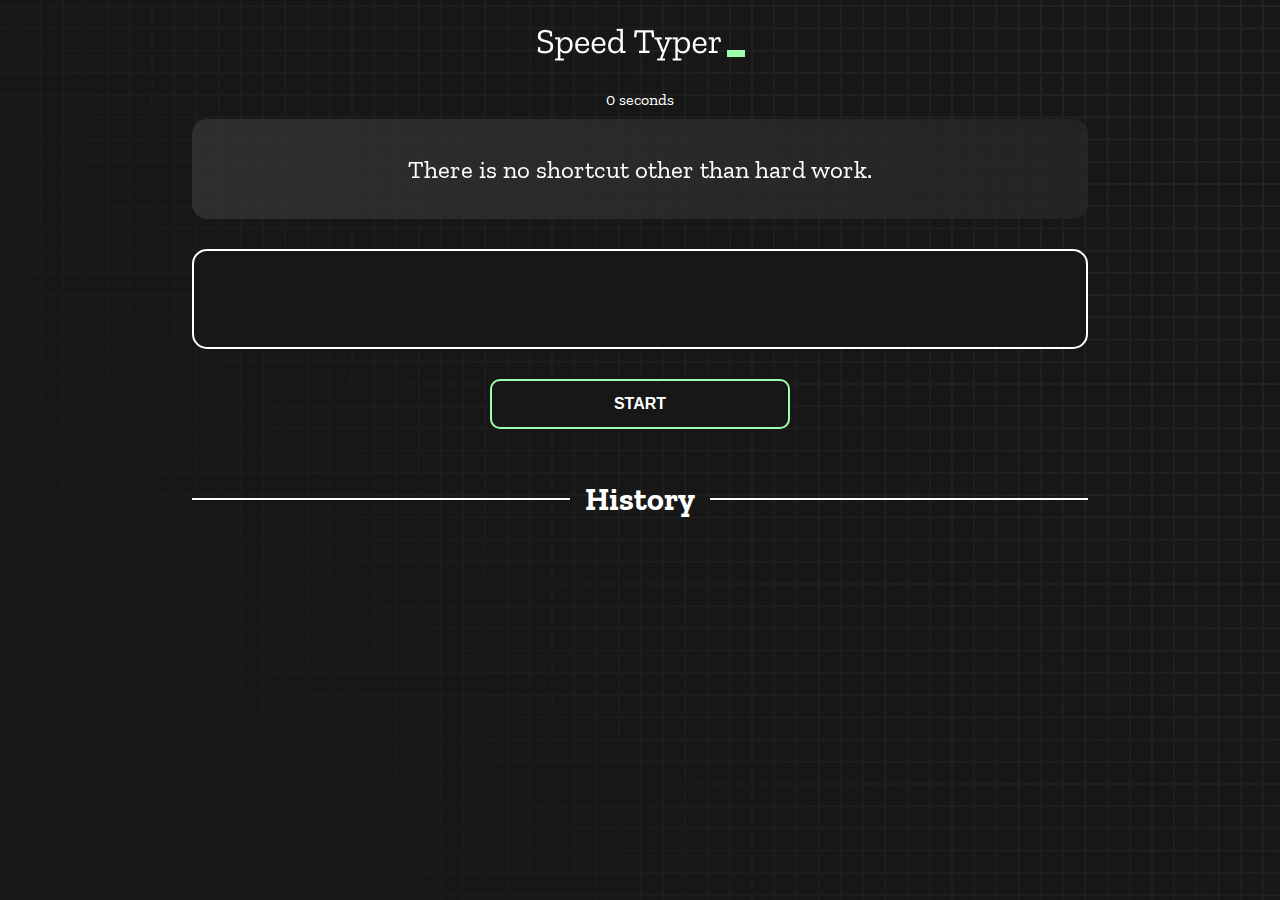
==== index.html @ 451d1fbb "Initial commit" ====
<!DOCTYPE html>
<html lang="en">
  <head>
    <meta charset="UTF-8" />
    <meta http-equiv="X-UA-Compatible" content="IE=edge" />
    <meta name="viewport" content="width=device-width, initial-scale=1.0" />
    <title>Speed Monster</title>
    <link rel="stylesheet" href="styles.css" />
    <link rel="preconnect" href="https://fonts.googleapis.com" />
    <link rel="preconnect" href="https://fonts.gstatic.com" crossorigin />
    <link
      href="https://fonts.googleapis.com/css2?family=Zilla+Slab:wght@300;400;500&display=swap"
      rel="stylesheet"
    />
  </head>
  <body>
    <h1 class="title"><img src="./logo.png" /></h1>
    <div id="show-time">0 seconds</div>

    <div class="box-container">
      <div id="question"></div>

      <div id="display" class="inactive"></div>

      <div class="buttons">
        <button id="starts">START</button>
      </div>

      <div class="divider-container">
        <div class="line"></div>
        <h1 class="title2">History</h1>
        <div class="line"></div>
      </div>
      <div id="histories"></div>
    </div>

    <div id="countdown"></div>
    <div id="modal-background" class="hidden"></div>
    <div id="result" class="hidden"></div>

    <script src="./history.js"></script>
    <script src="./script.js"></script>
  </body>
</html>
---- styles.css ----
* {
  padding: 0;
  margin: 0;
  box-sizing: border-box;
}

body {
  background-image: url("./bg.png");
  background-size: cover;
  background-position: left top;
  font-family: "Zilla Slab", serif;
}

.box-container {
  width: 70%;
  margin: 0 auto;
}

#question {
  height: 100px;
  display: flex;
  align-items: center;
  justify-content: center;
  color: white;
  font-size: 25px;
  border-radius: 15px;
  background: rgb(255, 255, 255);
  background: linear-gradient(
    92.49deg,
    rgba(255, 255, 255, 0.1) 0.18%,
    rgba(255, 255, 255, 0.05) 99.85%
  );
  backdrop-filter: blur(5px);
  margin-bottom: 30px;
}

#display {
  height: 100px;
  display: flex;
  flex-wrap: wrap;
  align-items: center;
  padding-left: 5rem;
  color: white;
  font-size: 32px;
  background-color: #171717;
  border: 2px solid #9dffad;
  border-radius: 15px;
}

#countdown {
  position: fixed;
  height: 100vh;
  width: 100vw;
  background-color: rgba(0, 0, 0, 0.8);
  top: 0;
  left: 0;
  display: flex;
  align-items: center;
  justify-content: center;
  font-size: 3rem;
  color: white;
  display: none;
}
#result {
  position: fixed;
  top: 10%; 
  left: 10%;
  transform: translate(-50%, -50%);
  height: 250px;
  width: 400px;
  background-color: #171717;
  border-radius: 15px;
  border: 2px solid #9dffad;
  color: white;
  text-align: center;
  padding: 2rem;
}
#show-time{
  text-align: center;
  color: white;
  margin: 10px 0;
}

.green {
  color: #9dffad;
}
.red {
  color: #eb6565;
}
.bold {
  font-weight: 700;
}
.inactive {
  border: 2px solid white !important;
}
.hidden {
  display: none;
}
.title {
  text-align: center;
  color: white;
  margin: 20px 0;
}

.divider-container {
  height: 80px;
  display: flex;
  justify-content: center;
  align-items: center;
  gap: 15px;
  margin: 0 auto;
}

.line {
  height: 2px;
  background: white;
  width: 100%;
}

.title2 {
  color: white;
  display: block;
}

.buttons {
  display: flex;
  justify-content: center;
  margin: 30px 0;
}
button {
  padding: 10px 20px;
  border: none;
  font-size: 16px;
  font-weight: bold;
  width: 300px;
  height: 50px;
  color: white;
  background-color: #171717;
  border-radius: 10px;
  border: 2px solid #9dffad;
  cursor: pointer;
}

#histories {
  display: flex;
  flex-wrap: wrap;
  justify-content: space-around;
}

.card {
  width: 100%;
  height: 100%;
  padding: 50px;
  display: flex;
  justify-content: space-between;
  align-items: center;
  padding: 20px 30px;
  color: white;
  border-radius: 15px;
  background: rgb(255, 255, 255);
  background: linear-gradient(
    92.49deg,
    rgba(255, 255, 255, 0.1) 0.18%,
    rgba(255, 255, 255, 0.05) 99.85%
  );
  backdrop-filter: blur(5px);
  margin-bottom: 30px;
}

#modal-background {
  background: rgb(255, 255, 255);
  background: linear-gradient(
    92.49deg,
    rgba(255, 255, 255, 0.1) 0.18%,
    rgba(255, 255, 255, 0.05) 99.85%
  );
  backdrop-filter: blur(5px);
  height: 100vh;
  width: 100%;
  position: fixed;
  top: 0;
}

@media only screen and (max-width: 700px) {
  .box-container {
    padding: 0 20px;
    width: 100%;
  }
  .card {
    flex-direction: column;
  }
}
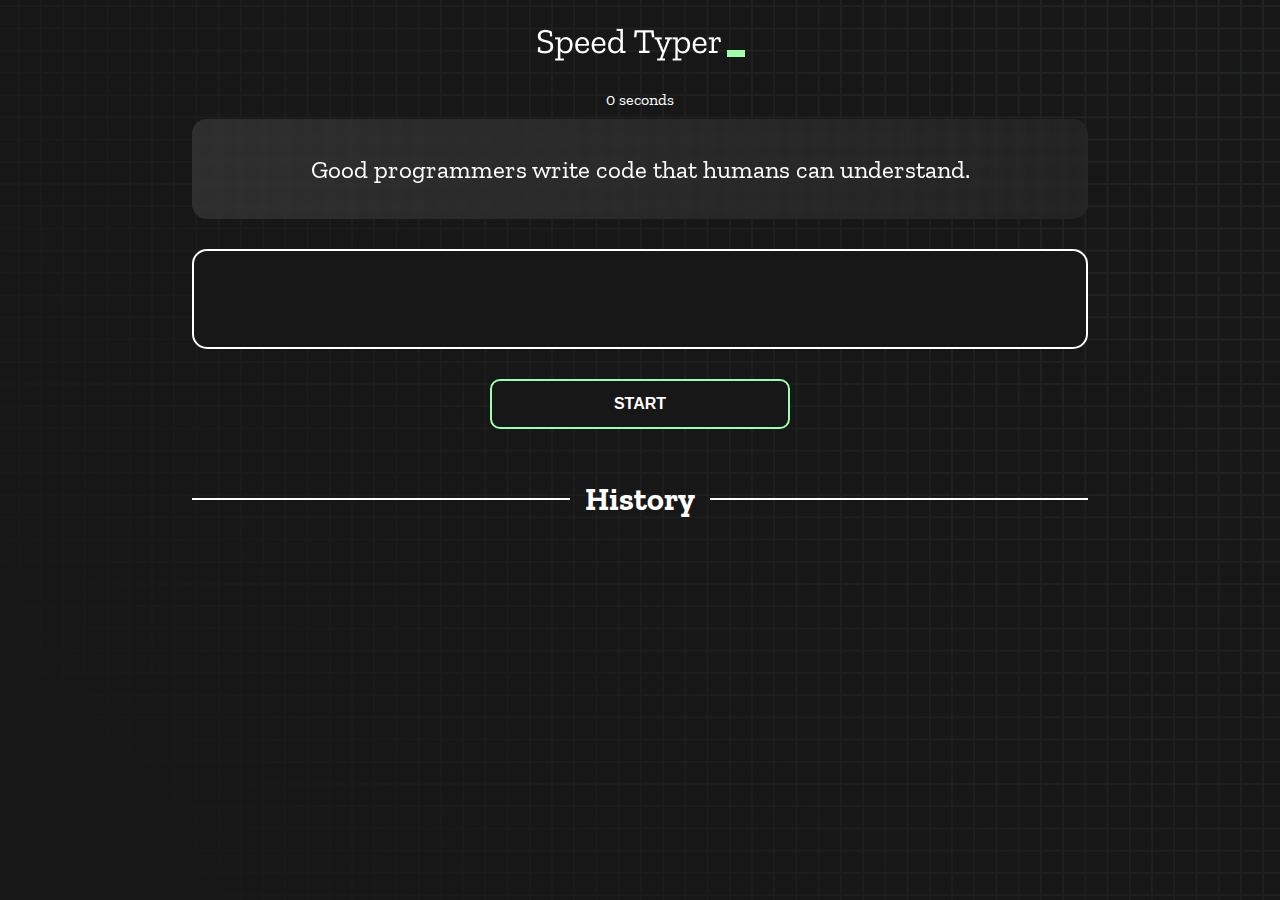
==== commit 2caac1da: "more problem solved" ====
--- a/index.html
+++ b/index.html
@@ -36,7 +36,7 @@
 
     <div id="countdown"></div>
     <div id="modal-background" class="hidden"></div>
-    <div id="result" class="hidden"></div>
+    <div id="result" class="hidden mx-auto"></div>
 
     <script src="./history.js"></script>
     <script src="./script.js"></script>
--- a/styles.css
+++ b/styles.css
@@ -63,8 +63,8 @@
 }
 #result {
   position: fixed;
-  top: 10%; 
-  left: 10%;
+  top: 50%; 
+  left: 50%;
   transform: translate(-50%, -50%);
   height: 250px;
   width: 400px;
@@ -185,8 +185,13 @@
   .box-container {
     padding: 0 20px;
     width: 100%;
+    text-align: center;
   }
   .card {
     flex-direction: column;
   }
+  #histories{
+    display: block;
+    text-align: center;
+  }
 }
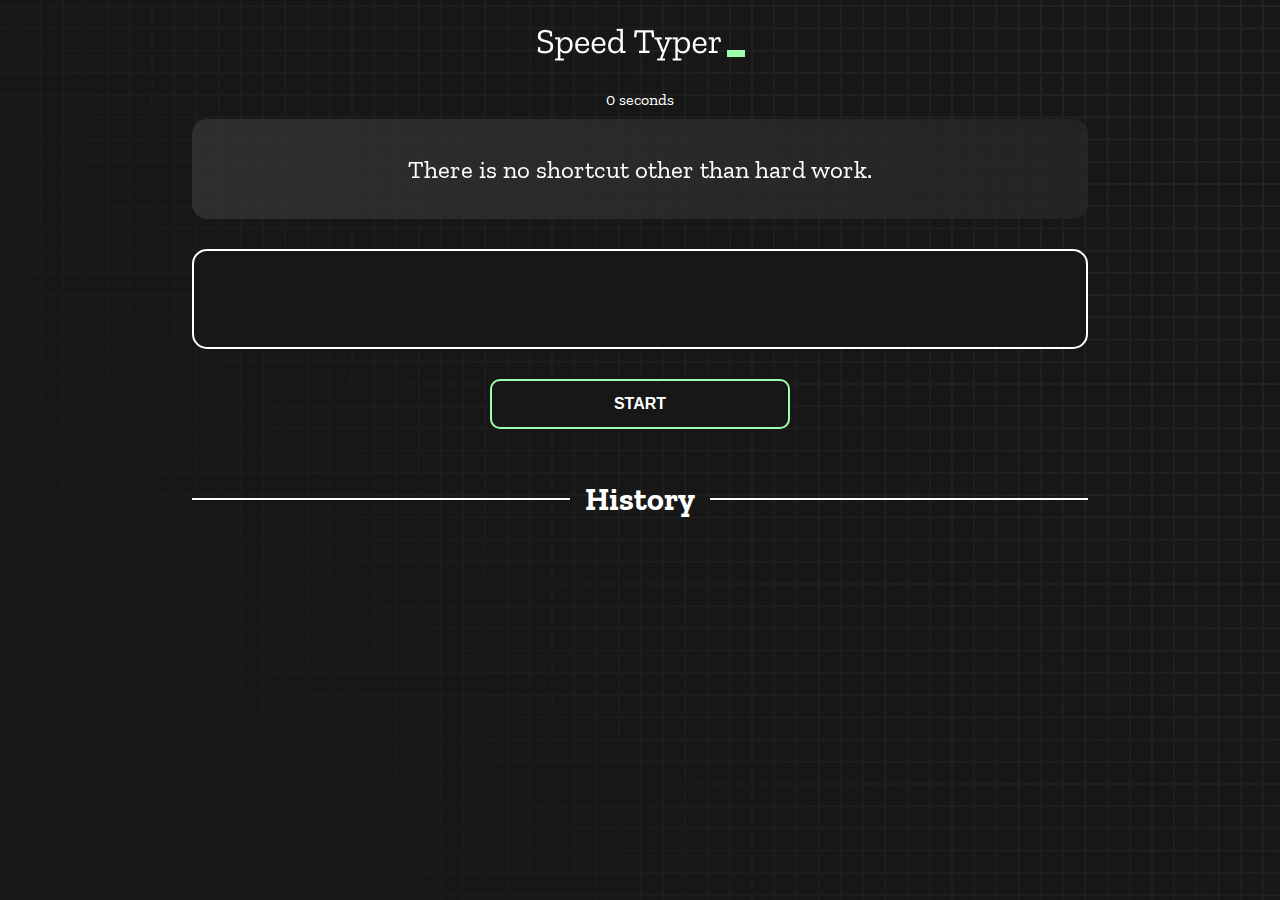
==== commit a6eb39bc: "wpm added" ====
--- a/index.html
+++ b/index.html
@@ -16,6 +16,7 @@
   <body>
     <h1 class="title"><img src="./logo.png" /></h1>
     <div id="show-time">0 seconds</div>
+    
 
     <div class="box-container">
       <div id="question"></div>
--- a/styles.css
+++ b/styles.css
@@ -10,6 +10,7 @@
   background-position: left top;
   font-family: "Zilla Slab", serif;
 }
+
 
 .box-container {
   width: 70%;
@@ -45,6 +46,7 @@
   background-color: #171717;
   border: 2px solid #9dffad;
   border-radius: 15px;
+  overflow: auto;
 }
 
 #countdown {
@@ -142,19 +144,22 @@
 }
 
 #histories {
-  display: flex;
+  
+  padding: 20px;
+  display: grid;
+  grid-template-columns: repeat(3, 1fr);
+  gap: 10px;
+  /* display: flex;
+  flex-direction: column;
   flex-wrap: wrap;
-  justify-content: space-around;
+  justify-content: space-around; */
 }
 
 .card {
   width: 100%;
   height: 100%;
-  padding: 50px;
-  display: flex;
-  justify-content: space-between;
-  align-items: center;
-  padding: 20px 30px;
+  padding: 30px;
+  text-align: center;
   color: white;
   border-radius: 15px;
   background: rgb(255, 255, 255);
@@ -194,4 +199,5 @@
     display: block;
     text-align: center;
   }
-}
+  
+}
